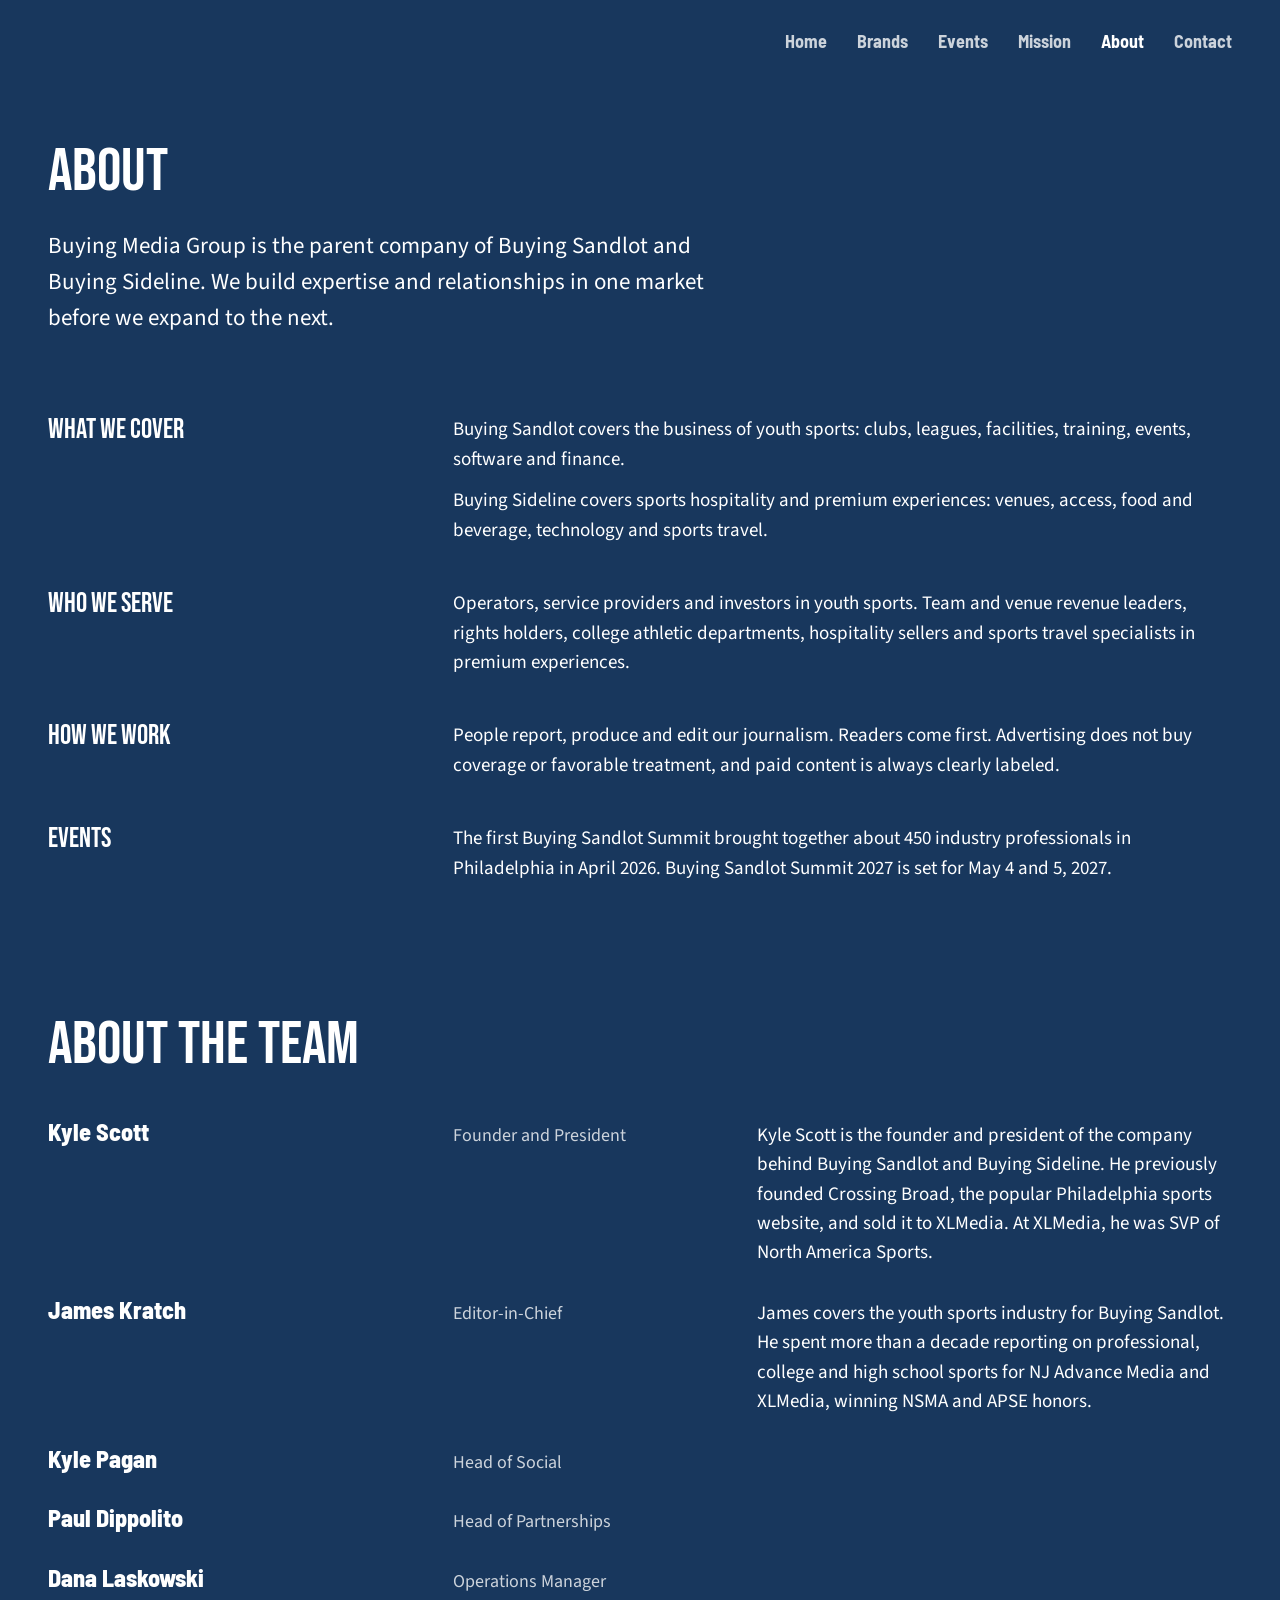
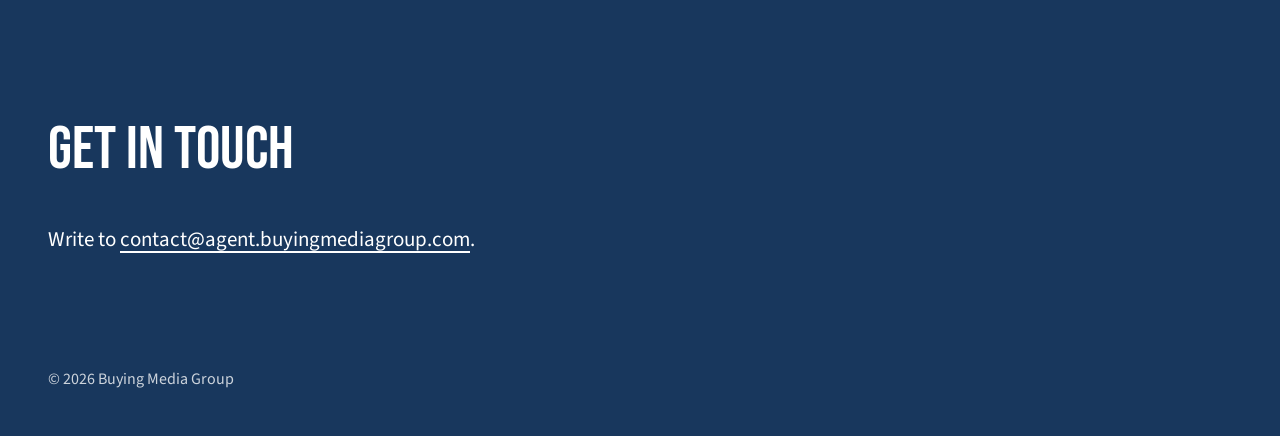
==== about.html @ 4d4e56bd "Buying Media Group website" ====
<!DOCTYPE html>
<html lang="en">
<head>
  <meta charset="utf-8">
  <meta name="viewport" content="width=device-width, initial-scale=1">
  <title>About | Buying Media Group</title>
  <meta name="description" content="About Buying Media Group, the parent company of Buying Sandlot and Buying Sideline, and the team behind them.">
  <link rel="canonical" href="https://buyingmediagroup.com/about.html">
  <meta property="og:type" content="website">
  <meta property="og:site_name" content="Buying Media Group">
  <meta property="og:url" content="https://buyingmediagroup.com/about.html">
  <meta property="og:title" content="About | Buying Media Group">
  <meta property="og:description" content="About Buying Media Group, the parent company of Buying Sandlot and Buying Sideline, and the team behind them.">
  <meta property="og:image" content="https://buyingmediagroup.com/assets/og-image.png">
  <meta property="og:image:width" content="1200">
  <meta property="og:image:height" content="630">
  <meta property="og:image:alt" content="Buying Media Group, with the Buying Sandlot and Buying Sideline logos">
  <meta name="twitter:card" content="summary_large_image">
  <meta name="twitter:title" content="About | Buying Media Group">
  <meta name="twitter:description" content="About Buying Media Group, the parent company of Buying Sandlot and Buying Sideline, and the team behind them.">
  <meta name="twitter:image" content="https://buyingmediagroup.com/assets/og-image.png">
  <link rel="stylesheet" href="styles.css">
</head>
<body>
<header class="masthead">
  <div class="wrap">
    <nav class="nav" aria-label="Primary">
      <a href="index.html">Home</a>
      <a href="index.html#brands">Brands</a>
      <a href="index.html#events">Events</a>
      <a href="index.html#mission">Mission</a>
      <a href="about.html" aria-current="page">About</a>
      <a href="contact.html">Contact</a>
    </nav>
  </div>
</header>

<main>
  <section class="page-head">
    <div class="wrap grid">
      <h1>About</h1>
      <p class="lede">Buying Media Group is the parent company of Buying Sandlot and Buying Sideline. We build expertise and relationships in one market before we expand to the next.</p>
    </div>
  </section>

  <section class="section">
    <div class="wrap">
      <div class="ledger">
        <div class="ledger-row">
          <h3 class="label">What we cover</h3>
          <div><p>Buying Sandlot covers the business of youth sports: clubs, leagues, facilities, training, events, software and finance.</p><p>Buying Sideline covers sports hospitality and premium experiences: venues, access, food and beverage, technology and sports travel.</p></div>
        </div>
        <div class="ledger-row">
          <h3 class="label">Who we serve</h3>
          <div><p>Operators, service providers and investors in youth sports. Team and venue revenue leaders, rights holders, college athletic departments, hospitality sellers and sports travel specialists in premium experiences.</p></div>
        </div>
        <div class="ledger-row">
          <h3 class="label">How we work</h3>
          <div><p>People report, produce and edit our journalism. Readers come first. Advertising does not buy coverage or favorable treatment, and paid content is always clearly labeled.</p></div>
        </div>
        <div class="ledger-row">
          <h3 class="label">Events</h3>
          <div><p>The first Buying Sandlot Summit brought together about 450 industry professionals in Philadelphia in April 2026. Buying Sandlot Summit 2027 is set for May 4 and 5, 2027.</p></div>
        </div>
      </div>
    </div>
  </section>

  <section class="section" id="team">
    <div class="wrap">
      <div class="section-head"><h2>About the Team</h2></div>
      <ul class="team-list">
        <li><h3>Kyle Scott</h3><p class="role">Founder and President</p><p class="bio">Kyle Scott is the founder and president of the company behind Buying Sandlot and Buying Sideline. He previously founded Crossing Broad, the popular Philadelphia sports website, and sold it to XLMedia. At XLMedia, he was SVP of North America Sports.</p></li>
        <li><h3>James Kratch</h3><p class="role">Editor-in-Chief</p><p class="bio">James covers the youth sports industry for Buying Sandlot. He spent more than a decade reporting on professional, college and high school sports for NJ Advance Media and XLMedia, winning NSMA and APSE honors.</p></li>
        <li><h3>Kyle Pagan</h3><p class="role">Head of Social</p></li>
        <li><h3>Paul Dippolito</h3><p class="role">Head of Partnerships</p></li>
        <li><h3>Dana Laskowski</h3><p class="role">Operations Manager</p></li>
        </ul>
    </div>
  </section>

  <section class="section">
    <div class="wrap">
      <div class="section-head"><h2>Get in touch</h2></div>
      <div class="grid"><div class="contact-text">
        <p>Write to <a class="addr" href="mailto:contact@agent.buyingmediagroup.com">contact@agent.buyingmediagroup.com</a>.</p>
      </div></div>
    </div>
  </section>
</main>

<footer class="site-footer">
  <div class="wrap">&copy; 2026 Buying Media Group</div>
</footer>

</body>
</html>
---- styles.css ----
@font-face { font-family: "BMG Headline"; font-weight: 700;
  src: local("Avenir Next Condensed Bold"), local("AvenirNextCondensed-Bold"); font-display: swap; }
@font-face { font-family: "BMG Headline"; font-weight: 800;
  src: local("Avenir Next Condensed Heavy"), local("AvenirNextCondensed-Heavy"); font-display: swap; }
@font-face { font-family: "BMG Headline Fallback"; font-weight: 600; src: url("assets/fonts/BarlowSemiCondensed-SemiBold.ttf") format("truetype"); font-display: swap; }
@font-face { font-family: "BMG Headline Fallback"; font-weight: 700; src: url("assets/fonts/BarlowSemiCondensed-Bold.ttf") format("truetype"); font-display: swap; }
@font-face { font-family: "BMG Headline Fallback"; font-weight: 800; src: url("assets/fonts/BarlowSemiCondensed-ExtraBold.ttf") format("truetype"); font-display: swap; }
@font-face { font-family: "Bebas Neue"; font-weight: 400; src: url("assets/fonts/BebasNeue-Regular.ttf") format("truetype"); font-display: swap; }
@font-face { font-family: "Source Sans 3"; font-weight: 200 900; src: url("assets/fonts/SourceSans3-VariableFont_wght.ttf") format("truetype"); font-display: swap; }

:root {
  --navy: #18375D;
  --white: #FFFFFF;
  --text-2: rgba(255,255,255,0.78);
  --field: rgba(255,255,255,0.45);
  --ink: #111827;
  --head: "BMG Headline", "BMG Headline Fallback", "Arial Narrow", sans-serif;
  --section: "Bebas Neue", "BMG Headline Fallback", "Arial Narrow", sans-serif;
  --body: "Source Sans 3", "Source Sans Pro", Arial, sans-serif;
  --max: 1200px;
  --gutter: 32px;
  --margin: 48px;
}

*, *::before, *::after { box-sizing: border-box; border-radius: 0 !important; }
html { background: var(--navy); }
body { margin: 0; background: var(--navy); color: var(--white); font-family: var(--body); font-weight: 400; font-size: 19px; line-height: 1.55; -webkit-font-smoothing: antialiased; }
img, svg { display: block; max-width: 100%; height: auto; }
p { margin: 0; }
h1, h2, h3 { font-family: var(--head); font-weight: 800; line-height: 1; margin: 0; }
a { color: var(--white); text-decoration-line: underline; text-decoration-color: var(--white); text-decoration-thickness: 2px; text-underline-offset: 0.22em; text-decoration-skip-ink: auto; }
a:hover { text-decoration-thickness: 4px; }
.nav a, .sticker { text-decoration: none; }
:focus-visible { outline: 4px solid var(--white); outline-offset: 4px; }

.section h2, .page-head h1, .ledger-row h3.label {
  font-family: var(--section); font-weight: 400; text-transform: uppercase; letter-spacing: 0; line-height: 0.92;
}
.section h2, .page-head h1 { font-size: clamp(44px, 4.8vw, 68px); }

.wrap { width: calc(100% - 2 * var(--margin)); max-width: var(--max); margin: 0 auto; }
.grid { display: grid; grid-template-columns: repeat(12, minmax(0, 1fr)); column-gap: var(--gutter); }

.masthead { padding-top: 28px; }
.masthead .wrap { display: flex; justify-content: flex-end; }
.nav { display: flex; gap: 30px; flex-wrap: wrap; }
.nav a { font-family: var(--head); font-weight: 700; font-size: 18px; color: var(--text-2); }
.nav a:hover, .nav a[aria-current="page"] { color: var(--white); }

.hero { padding: 88px 0 104px; }
.hero h1 { grid-column: 1 / -1; font-family: var(--section); font-weight: 400; font-size: clamp(80px, 12.5vw, 180px); line-height: 0.9; letter-spacing: 0; text-transform: uppercase; }
.hero .tagline { grid-column: 1 / -1; margin-top: 36px; font-family: var(--body); font-weight: 400; font-size: clamp(24px, 2.2vw, 32px); line-height: 1.3; color: var(--white); text-wrap: balance; }

.section { padding: 0 0 112px; }
.section-head { margin-bottom: 44px; }

.brands { display: grid; grid-template-columns: repeat(4, minmax(0, 1fr)); column-gap: var(--gutter); }
.brand { display: grid; grid-row: span 5; grid-template-rows: subgrid; row-gap: 0; }
.brand h3 { font-size: 30px; padding-top: 28px; }
.brand .line { padding-top: 10px; font-size: 18px; color: var(--text-2); }
.brand .subs { padding-top: 18px; font-size: 18px; }
.brand .subs strong { font-family: var(--head); font-weight: 800; font-size: 30px; display: block; line-height: 1.05; }
.brand .link { padding-top: 14px; font-size: 17px; }

.stage { align-self: start; }
.sticker { position: relative; display: block; }
.sticker .backing { width: 100%; height: auto; }
.sticker .art { position: absolute; max-width: none; height: auto; }
.sticker.sandlot { width: 84.90%; }
.sticker.sandlot .art { left: -6.90%; top: -31.84%; width: 113.42%; }
.sticker.sideline { width: 84.59%; }
.sticker.sideline .art { left: 2.33%; top: 5.04%; width: 94.91%; }
.sticker.soon { width: 84.81%; }
.sticker.soon .art { left: 3.57%; top: 5.40%; width: 94.57%; }
.sticker.soon .veil { position: absolute; inset: 0; background: rgba(255,255,255,0.55);
  backdrop-filter: blur(3px); -webkit-backdrop-filter: blur(3px);
  -webkit-mask: url("assets/sticker-soon.png") center / 100% 100% no-repeat; mask: url("assets/sticker-soon.png") center / 100% 100% no-repeat; }

.event-row { display: grid; grid-template-columns: repeat(4, minmax(0, 1fr)); column-gap: var(--gutter); align-items: start; }
.event-date { font-family: var(--head); line-height: 1; }
.event-date .day { display: block; font-weight: 800; font-size: 36px; }
.event-date .year { display: block; font-weight: 700; font-size: 24px; margin-top: 6px; color: var(--text-2); }
.event-main { grid-column: 2 / span 2; }
.event-main h3 { font-size: 30px; }
.event-main .place { margin-top: 8px; font-size: 19px; }
.event-main .detail { margin-top: 8px; color: var(--text-2); font-size: 18px; }
.event-fig { font-size: 18px; }
.event-fig strong { font-family: var(--head); font-weight: 800; font-size: 36px; display: block; line-height: 1; }
.event-fig span { color: var(--text-2); }

.mission-copy { grid-column: 1 / span 8; font-size: 23px; line-height: 1.55; margin-top: 28px; }
.mission h2 { grid-column: 1 / -1; }

.contact-text { grid-column: 1 / span 8; font-size: 21px; }
.contact-text p + p { margin-top: 12px; }

.page-head { padding: 88px 0 80px; }
.page-head h1 { grid-column: 1 / -1; }
.page-head .lede { grid-column: 1 / span 7; margin-top: 28px; font-size: 23px; }
.ledger-row { display: grid; grid-template-columns: repeat(12, minmax(0, 1fr)); column-gap: var(--gutter); padding: 22px 0; }
.ledger-row:first-child { padding-top: 0; }
.ledger-row > :first-child { grid-column: 1 / span 4; }
.ledger-row > :last-child { grid-column: 5 / span 8; }
.ledger-row h3 { font-size: 28px; }
.ledger-row h3.label { font-size: 28px; line-height: 1.1; }
.ledger-row p + p { margin-top: 12px; }
.team-list { list-style: none; margin: 0; padding: 0; }
.team-list li { display: grid; grid-template-columns: repeat(12, minmax(0, 1fr)); column-gap: var(--gutter); align-items: baseline; padding: 14px 0; }
.team-list li:first-child { padding-top: 0; }
.team-list h3 { grid-column: 1 / span 4; font-size: 24px; line-height: 1.2; }
.team-list .role { grid-column: 5 / span 3; color: var(--text-2); font-size: 18px; }
.team-list .bio { grid-column: 8 / span 5; }

.contact-grid > .contact-intro { grid-column: 1 / span 4; }
.contact-grid > form { grid-column: 5 / span 8; }
.contact-grid > .contact-intro:only-child { grid-column: 1 / span 8; }
.contact-intro p { font-size: 21px; }
.contact-intro p + p { margin-top: 20px; }
.addr { word-break: break-word; }
form { display: grid; gap: 24px; }
.field-pair { display: grid; grid-template-columns: 1fr 1fr; gap: 24px; }
label { display: block; font-weight: 600; font-size: 17px; margin-bottom: 8px; }
.req { color: var(--text-2); }
input, select, textarea, button { font: inherit; color: var(--white); }
input[type="text"], input[type="email"], select, textarea { width: 100%; background: var(--navy); border: 4px solid var(--field); padding: 10px 12px; font-size: 18px; -webkit-appearance: none; appearance: none; }
textarea { min-height: 180px; resize: vertical; }
select { background-image: url("data:image/svg+xml,%3Csvg xmlns='http://www.w3.org/2000/svg' width='14' height='9' viewBox='0 0 14 9'%3E%3Cpath d='M1 1l6 6 6-6' fill='none' stroke='%23ffffff' stroke-width='2'/%3E%3C/svg%3E"); background-repeat: no-repeat; background-position: right 14px center; padding-right: 40px; }
select option { color: var(--ink); background: var(--white); }
input:focus, select:focus, textarea:focus { outline: none; border-color: var(--white); }
input:focus-visible, select:focus-visible, textarea:focus-visible { outline: none; border-color: var(--white); }
button { justify-self: start; background: var(--navy); color: var(--white); border: 4px solid var(--white); padding: 12px 28px; font-family: var(--head); font-weight: 800; font-size: 20px; cursor: pointer; }
button:hover { background: rgba(255,255,255,0.08); }
.hp { position: absolute !important; left: -10000px; width: 1px; height: 1px; overflow: hidden; }
.nowrap { white-space: nowrap; }

.site-footer { padding: 0 0 44px; }
.site-footer .wrap { font-size: 16px; color: var(--text-2); }

@media (max-width: 1080px) {
  :root { --margin: 36px; --gutter: 28px; }
  .brands { grid-template-columns: repeat(2, minmax(0, 1fr)); row-gap: 56px; }
  .event-row { grid-template-columns: repeat(2, minmax(0, 1fr)); row-gap: 20px; }
  .event-main, .event-fig { grid-column: 2; }
  .mission-copy, .contact-text, .page-head .lede { grid-column: 1 / -1; }
  .team-list h3 { grid-column: 1 / span 4; }
  .team-list .role { grid-column: 5 / span 8; }
  .team-list .bio { grid-column: 5 / span 8; margin-top: 8px; }
}

@media (max-width: 680px) {
  :root { --margin: 20px; --gutter: 16px; }
  body { font-size: 18px; }
  .masthead { padding-top: 18px; }
  .masthead .wrap { justify-content: flex-start; }
  .nav { gap: 14px; }
  .nav a { font-size: 16px; }
  .hero { padding: 48px 0 72px; }
  .hero h1 { font-size: clamp(64px, 20vw, 120px); }
  .hero .tagline { margin-top: 24px; }
  .section { padding-bottom: 80px; }
  .section-head { margin-bottom: 32px; }
  .brands { grid-template-columns: 1fr; row-gap: 52px; }
  .brand { display: block; }
  .brand p:empty { display: none; }
  .stage { max-width: 300px; }
  .event-row { grid-template-columns: 1fr; row-gap: 14px; }
  .event-main, .event-fig { grid-column: 1; }
  .mission-copy { font-size: 20px; }
  .contact-text { font-size: 19px; }
  .ledger-row > :first-child, .ledger-row > :last-child { grid-column: 1 / -1; }
  .ledger-row > :last-child:not(:empty) { margin-top: 12px; }
  .contact-grid > .contact-intro, .contact-grid > form { grid-column: 1 / -1; }
  .contact-grid > form { margin-top: 32px; }
  .field-pair { grid-template-columns: 1fr; }
  .team-list li { padding: 12px 0; }
  .team-list h3, .team-list .role, .team-list .bio { grid-column: 1 / -1; }
  .team-list .role { margin-top: 2px; }
  .team-list .bio { margin-top: 8px; }
  .page-head { padding: 48px 0 48px; }
  .page-head .lede, .contact-intro p { font-size: 19px; }
}
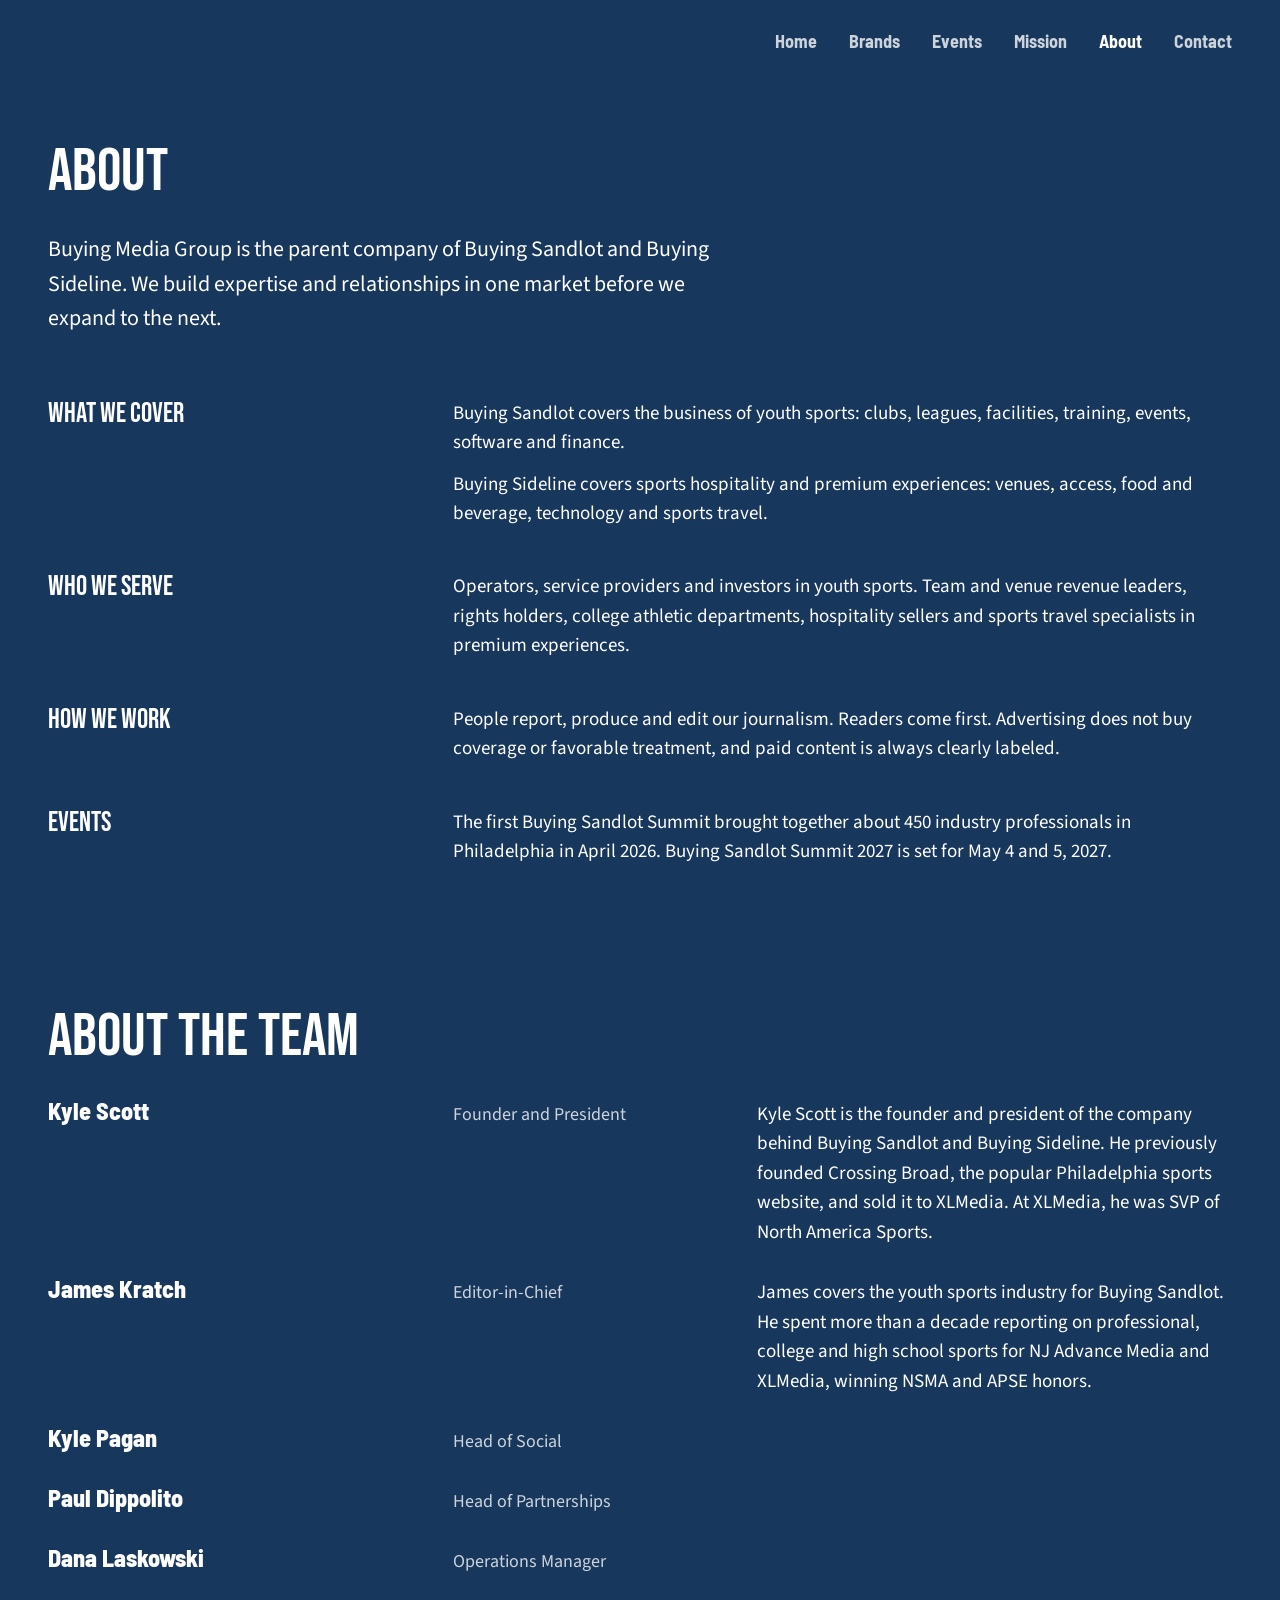
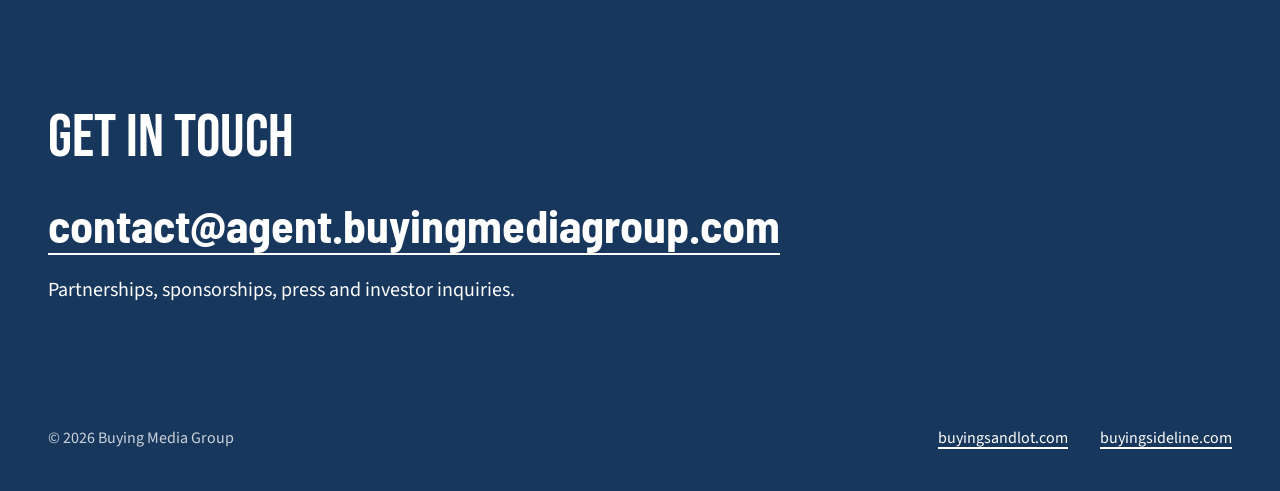
==== commit 46202923: "Elevated design" ====
--- a/about.html
+++ b/about.html
@@ -43,7 +43,7 @@
     </div>
   </section>
 
-  <section class="section">
+  <section class="section follow">
     <div class="wrap">
       <div class="ledger">
         <div class="ledger-row">
@@ -79,18 +79,20 @@
     </div>
   </section>
 
-  <section class="section">
+  <section class="section closing">
     <div class="wrap">
       <div class="section-head"><h2>Get in touch</h2></div>
-      <div class="grid"><div class="contact-text">
-        <p>Write to <a class="addr" href="mailto:contact@agent.buyingmediagroup.com">contact@agent.buyingmediagroup.com</a>.</p>
-      </div></div>
+      <p class="email"><a href="mailto:contact@agent.buyingmediagroup.com">contact@<wbr>agent.buyingmediagroup.com</a></p>
+      <p class="note">Partnerships, sponsorships, press and investor inquiries.</p>
     </div>
   </section>
 </main>
 
 <footer class="site-footer">
-  <div class="wrap">&copy; 2026 Buying Media Group</div>
+  <div class="wrap">
+    <span>&copy; 2026 Buying Media Group</span>
+    <span class="links"><a href="https://www.buyingsandlot.com" target="_blank" rel="noopener">buyingsandlot.com</a><a href="https://www.buyingsideline.com" target="_blank" rel="noopener">buyingsideline.com</a></span>
+  </div>
 </footer>
 
 </body>
--- a/styles.css
+++ b/styles.css
@@ -1,3 +1,4 @@
+
 @font-face { font-family: "BMG Headline"; font-weight: 700;
   src: local("Avenir Next Condensed Bold"), local("AvenirNextCondensed-Bold"); font-display: swap; }
 @font-face { font-family: "BMG Headline"; font-weight: 800;
@@ -12,7 +13,7 @@
   --navy: #18375D;
   --white: #FFFFFF;
   --text-2: rgba(255,255,255,0.78);
-  --field: rgba(255,255,255,0.45);
+  --field: rgba(255,255,255,0.45);   
   --ink: #111827;
   --head: "BMG Headline", "BMG Headline Fallback", "Arial Narrow", sans-serif;
   --section: "Bebas Neue", "BMG Headline Fallback", "Arial Narrow", sans-serif;
@@ -20,7 +21,10 @@
   --max: 1200px;
   --gutter: 32px;
   --margin: 48px;
-}
+  --sec: 120px;       
+  --head-gap: 32px;   
+}
+
 
 *, *::before, *::after { box-sizing: border-box; border-radius: 0 !important; }
 html { background: var(--navy); }
@@ -33,36 +37,47 @@
 .nav a, .sticker { text-decoration: none; }
 :focus-visible { outline: 4px solid var(--white); outline-offset: 4px; }
 
+
 .section h2, .page-head h1, .ledger-row h3.label {
   font-family: var(--section); font-weight: 400; text-transform: uppercase; letter-spacing: 0; line-height: 0.92;
 }
 .section h2, .page-head h1 { font-size: clamp(44px, 4.8vw, 68px); }
 
+
 .wrap { width: calc(100% - 2 * var(--margin)); max-width: var(--max); margin: 0 auto; }
 .grid { display: grid; grid-template-columns: repeat(12, minmax(0, 1fr)); column-gap: var(--gutter); }
 
+
 .masthead { padding-top: 28px; }
 .masthead .wrap { display: flex; justify-content: flex-end; }
-.nav { display: flex; gap: 30px; flex-wrap: wrap; }
+.nav { display: flex; gap: 32px; flex-wrap: wrap; }
 .nav a { font-family: var(--head); font-weight: 700; font-size: 18px; color: var(--text-2); }
 .nav a:hover, .nav a[aria-current="page"] { color: var(--white); }
 
-.hero { padding: 88px 0 104px; }
+
+.hero { padding: 88px 0 0; }
 .hero h1 { grid-column: 1 / -1; font-family: var(--section); font-weight: 400; font-size: clamp(80px, 12.5vw, 180px); line-height: 0.9; letter-spacing: 0; text-transform: uppercase; }
 .hero .tagline { grid-column: 1 / -1; margin-top: 36px; font-family: var(--body); font-weight: 400; font-size: clamp(24px, 2.2vw, 32px); line-height: 1.3; color: var(--white); text-wrap: balance; }
 
-.section { padding: 0 0 112px; }
-.section-head { margin-bottom: 44px; }
-
-.brands { display: grid; grid-template-columns: repeat(4, minmax(0, 1fr)); column-gap: var(--gutter); }
+
+.section { padding: var(--sec) 0 0; }
+.section-head { margin-bottom: var(--head-gap); }
+
+
+.cols3 { display: grid; grid-template-columns: repeat(3, minmax(0, 1fr)); column-gap: var(--gutter); }
 .brand { display: grid; grid-row: span 5; grid-template-rows: subgrid; row-gap: 0; }
 .brand h3 { font-size: 30px; padding-top: 28px; }
-.brand .line { padding-top: 10px; font-size: 18px; color: var(--text-2); }
-.brand .subs { padding-top: 18px; font-size: 18px; }
-.brand .subs strong { font-family: var(--head); font-weight: 800; font-size: 30px; display: block; line-height: 1.05; }
-.brand .link { padding-top: 14px; font-size: 17px; }
-
-.stage { align-self: start; }
+.brand .line { padding-top: 10px; font-size: 18px; color: var(--white); }
+.brand .subs { padding-top: 24px; }
+.brand .link { padding-top: 16px; font-size: 18px; }
+.brands-more { margin-top: 56px; font-size: 18px; color: var(--text-2); }
+
+
+.fig strong { display: block; font-family: var(--section); font-weight: 400; font-size: 52px; line-height: 0.95; color: var(--white); }
+.fig span { display: block; margin-top: 6px; font-size: 16px; color: var(--text-2); }
+
+
+.stage { align-self: start; max-width: 300px; }
 .sticker { position: relative; display: block; }
 .sticker .backing { width: 100%; height: auto; }
 .sticker .art { position: absolute; max-width: none; height: auto; }
@@ -76,27 +91,28 @@
   backdrop-filter: blur(3px); -webkit-backdrop-filter: blur(3px);
   -webkit-mask: url("assets/sticker-soon.png") center / 100% 100% no-repeat; mask: url("assets/sticker-soon.png") center / 100% 100% no-repeat; }
 
-.event-row { display: grid; grid-template-columns: repeat(4, minmax(0, 1fr)); column-gap: var(--gutter); align-items: start; }
+
+.event-row { align-items: start; }
 .event-date { font-family: var(--head); line-height: 1; }
-.event-date .day { display: block; font-weight: 800; font-size: 36px; }
-.event-date .year { display: block; font-weight: 700; font-size: 24px; margin-top: 6px; color: var(--text-2); }
-.event-main { grid-column: 2 / span 2; }
+.event-date .day { display: block; font-weight: 800; font-size: 30px; }
+.event-date .year { display: block; font-weight: 700; font-size: 22px; margin-top: 8px; color: var(--text-2); }
 .event-main h3 { font-size: 30px; }
-.event-main .place { margin-top: 8px; font-size: 19px; }
-.event-main .detail { margin-top: 8px; color: var(--text-2); font-size: 18px; }
-.event-fig { font-size: 18px; }
-.event-fig strong { font-family: var(--head); font-weight: 800; font-size: 36px; display: block; line-height: 1; }
-.event-fig span { color: var(--text-2); }
-
-.mission-copy { grid-column: 1 / span 8; font-size: 23px; line-height: 1.55; margin-top: 28px; }
-.mission h2 { grid-column: 1 / -1; }
-
-.contact-text { grid-column: 1 / span 8; font-size: 21px; }
-.contact-text p + p { margin-top: 12px; }
-
-.page-head { padding: 88px 0 80px; }
+.event-main .place { margin-top: 8px; font-size: 18px; }
+.event-main .detail { margin-top: 8px; font-size: 18px; color: var(--white); }
+
+
+.mission-copy { font-size: 20px; line-height: 1.6; max-width: 60ch; }
+
+
+.closing { padding-bottom: var(--sec); }
+.closing .email { font-family: var(--head); font-weight: 700; font-size: clamp(28px, 3.6vw, 52px); line-height: 1.15; }
+.closing .email a { overflow-wrap: normal; }
+.closing .note { margin-top: 24px; font-size: 20px; max-width: 60ch; }
+
+
+.page-head { padding: 88px 0 0; }
 .page-head h1 { grid-column: 1 / -1; }
-.page-head .lede { grid-column: 1 / span 7; margin-top: 28px; font-size: 23px; }
+.page-head .lede { grid-column: 1 / span 7; margin-top: var(--head-gap); font-size: 22px; }
 .ledger-row { display: grid; grid-template-columns: repeat(12, minmax(0, 1fr)); column-gap: var(--gutter); padding: 22px 0; }
 .ledger-row:first-child { padding-top: 0; }
 .ledger-row > :first-child { grid-column: 1 / span 4; }
@@ -111,10 +127,12 @@
 .team-list .role { grid-column: 5 / span 3; color: var(--text-2); font-size: 18px; }
 .team-list .bio { grid-column: 8 / span 5; }
 
+
+.contact-page { padding-bottom: var(--sec); }
 .contact-grid > .contact-intro { grid-column: 1 / span 4; }
 .contact-grid > form { grid-column: 5 / span 8; }
 .contact-grid > .contact-intro:only-child { grid-column: 1 / span 8; }
-.contact-intro p { font-size: 21px; }
+.contact-intro p { font-size: 20px; }
 .contact-intro p + p { margin-top: 20px; }
 .addr { word-break: break-word; }
 form { display: grid; gap: 24px; }
@@ -133,49 +151,57 @@
 .hp { position: absolute !important; left: -10000px; width: 1px; height: 1px; overflow: hidden; }
 .nowrap { white-space: nowrap; }
 
-.site-footer { padding: 0 0 44px; }
-.site-footer .wrap { font-size: 16px; color: var(--text-2); }
+
+.site-footer { padding: 0 0 40px; }
+.site-footer .wrap { display: flex; justify-content: space-between; align-items: baseline; flex-wrap: wrap; gap: 12px 32px; font-size: 16px; color: var(--text-2); }
+.site-footer .links { display: flex; gap: 32px; }
+
 
 @media (max-width: 1080px) {
-  :root { --margin: 36px; --gutter: 28px; }
+  :root { --margin: 36px; --gutter: 28px; --sec: 96px; }
   .brands { grid-template-columns: repeat(2, minmax(0, 1fr)); row-gap: 56px; }
   .event-row { grid-template-columns: repeat(2, minmax(0, 1fr)); row-gap: 20px; }
-  .event-main, .event-fig { grid-column: 2; }
-  .mission-copy, .contact-text, .page-head .lede { grid-column: 1 / -1; }
+  .event-row .fig { grid-column: 2; }
+  .page-head .lede { grid-column: 1 / -1; }
   .team-list h3 { grid-column: 1 / span 4; }
   .team-list .role { grid-column: 5 / span 8; }
   .team-list .bio { grid-column: 5 / span 8; margin-top: 8px; }
 }
 
 @media (max-width: 680px) {
-  :root { --margin: 20px; --gutter: 16px; }
+  :root { --margin: 20px; --gutter: 16px; --sec: 72px; --head-gap: 24px; }
   body { font-size: 18px; }
   .masthead { padding-top: 18px; }
   .masthead .wrap { justify-content: flex-start; }
   .nav { gap: 14px; }
   .nav a { font-size: 16px; }
-  .hero { padding: 48px 0 72px; }
+  .hero { padding-top: 48px; }
   .hero h1 { font-size: clamp(64px, 20vw, 120px); }
   .hero .tagline { margin-top: 24px; }
-  .section { padding-bottom: 80px; }
-  .section-head { margin-bottom: 32px; }
-  .brands { grid-template-columns: 1fr; row-gap: 52px; }
+  .brands { grid-template-columns: 1fr; row-gap: 56px; }
   .brand { display: block; }
   .brand p:empty { display: none; }
-  .stage { max-width: 300px; }
-  .event-row { grid-template-columns: 1fr; row-gap: 14px; }
-  .event-main, .event-fig { grid-column: 1; }
-  .mission-copy { font-size: 20px; }
-  .contact-text { font-size: 19px; }
+  .brands-more { margin-top: 48px; }
+  .fig strong { font-size: 44px; }
+  .event-row { grid-template-columns: 1fr; row-gap: 16px; }
+  .event-row .fig { grid-column: 1; }
+  .mission-copy { font-size: 19px; }
+  .closing .email { font-size: 7.2vw; }
+  .closing .note { font-size: 18px; }
   .ledger-row > :first-child, .ledger-row > :last-child { grid-column: 1 / -1; }
   .ledger-row > :last-child:not(:empty) { margin-top: 12px; }
-  .contact-grid > .contact-intro, .contact-grid > form { grid-column: 1 / -1; }
+  .contact-grid > .contact-intro, .contact-grid > .contact-intro:only-child, .contact-grid > form { grid-column: 1 / -1; }
   .contact-grid > form { margin-top: 32px; }
   .field-pair { grid-template-columns: 1fr; }
   .team-list li { padding: 12px 0; }
   .team-list h3, .team-list .role, .team-list .bio { grid-column: 1 / -1; }
   .team-list .role { margin-top: 2px; }
   .team-list .bio { margin-top: 8px; }
-  .page-head { padding: 48px 0 48px; }
+  .page-head { padding-top: 48px; }
   .page-head .lede, .contact-intro p { font-size: 19px; }
-}
+  .site-footer .wrap { flex-direction: column; gap: 10px; }
+  .site-footer .links { gap: 24px; }
+}
+.section.follow { padding-top: 64px; }
+.section.contact-page { padding-top: 48px; }
+@media (max-width: 680px) { .section.follow { padding-top: 48px; } .section.contact-page { padding-top: 32px; } }
